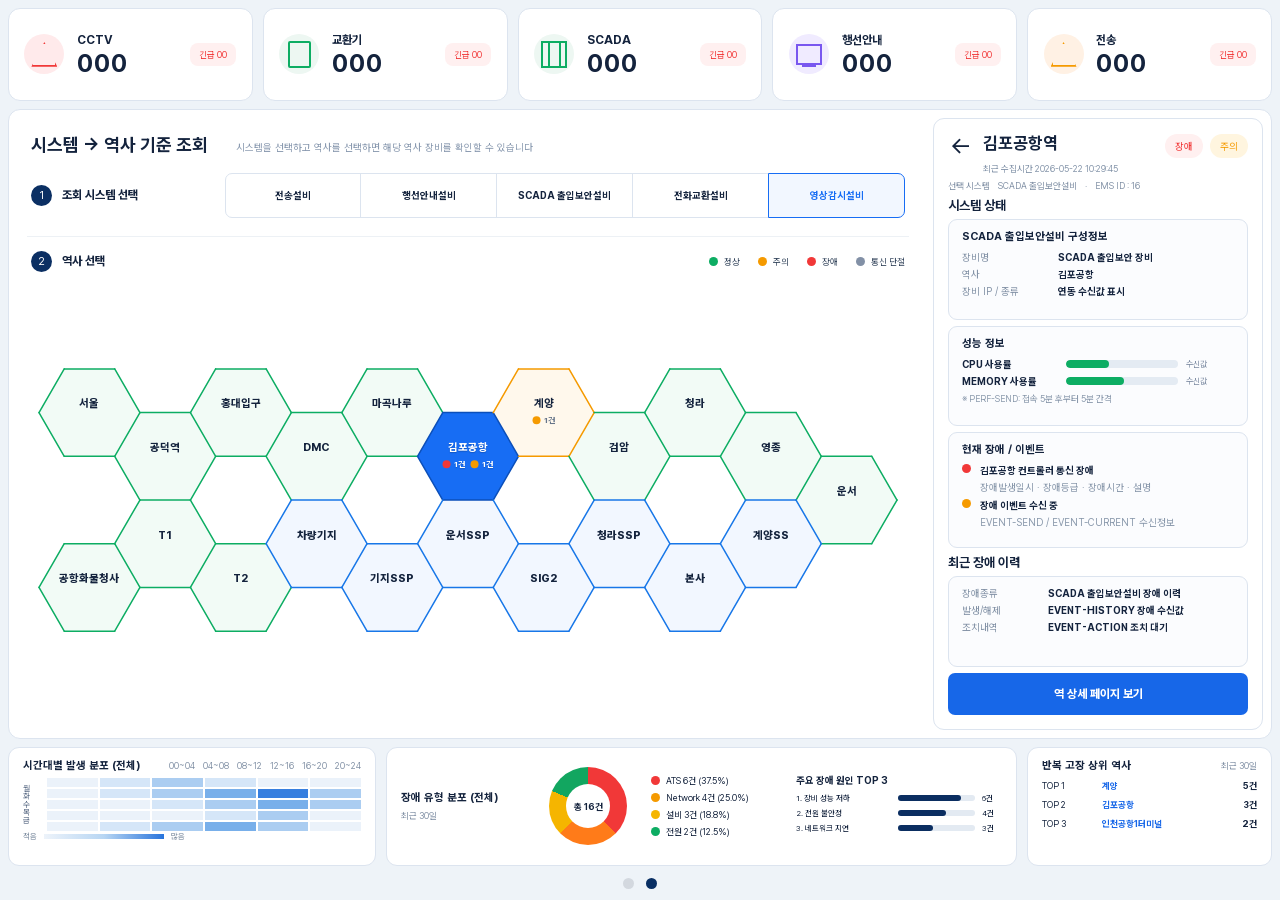
==== ArexTnms/src/main/webapp/css/tnms/planner-dashboard-system/index.html @ 68555444 "로그인 메인대시보드 1,2 해상도에 따른 화면조정 선택 시 이펙트 추가" ====
<!doctype html>
<html lang="ko">
<head>
  <meta charset="utf-8">
  <meta name="viewport" content="width=device-width, initial-scale=1">
  <title>TNMS - 시스템 → 역사 기준 조회</title>
  <link rel="stylesheet" href="style.css?v=20260903.6">
</head>
<body class="embedded-dashboard">
  <div class="app-shell" id="appShell">
    <main class="dashboard">
      <section class="kpi-grid" aria-label="시스템 요약">
        <article class="kpi-card kpi-red"><span class="kpi-symbol triangle" aria-hidden="true"></span><div><b>CCTV</b><strong>000</strong></div><em>긴급 00</em></article>
        <article class="kpi-card kpi-green"><span class="kpi-symbol square" aria-hidden="true"></span><div><b>교환기</b><strong>000</strong></div><em>긴급 00</em></article>
        <article class="kpi-card kpi-green"><span class="kpi-symbol bars" aria-hidden="true"></span><div><b>SCADA</b><strong>000</strong></div><em>긴급 00</em></article>
        <article class="kpi-card kpi-purple"><span class="kpi-symbol monitor" aria-hidden="true"></span><div><b>행선안내</b><strong>000</strong></div><em>긴급 00</em></article>
        <article class="kpi-card kpi-orange"><span class="kpi-symbol triangle" aria-hidden="true"></span><div><b>전송</b><strong>000</strong></div><em>긴급 00</em></article>
      </section>

      <section class="main-card">
        <div class="lookup-panel">
          <header class="title-row">
            <h2>시스템 → 역사 기준 조회</h2>
            <p>시스템을 선택하고 역사를 선택하면 해당 역사 장비를 확인할 수 있습니다</p>
          </header>

          <section class="system-step">
            <div class="step-label"><span>1</span><strong>조회 시스템 선택</strong></div>
            <div class="system-tabs" role="tablist" aria-label="조회 시스템">
              <button type="button" role="tab" data-system="전송설비">전송설비</button>
              <button type="button" role="tab" data-system="행선안내설비">행선안내설비</button>
              <button type="button" role="tab" data-system="SCADA 출입보안설비">SCADA 출입보안설비</button>
              <button type="button" role="tab" data-system="전화교환설비">전화교환설비</button>
              <button type="button" role="tab" data-system="영상감시설비" class="active" aria-selected="true">영상감시설비</button>
            </div>
          </section>

          <section class="station-section">
            <div class="station-heading">
              <div class="step-label"><span>2</span><strong>역사 선택</strong></div>
              <div class="station-legend" aria-label="상태 범례">
                <span><i class="dot green"></i>정상</span><span><i class="dot orange"></i>주의</span><span><i class="dot red"></i>장애</span><span><i class="dot gray"></i>통신 단절</span>
              </div>
            </div>
            <div class="station-network" id="stationNetwork" aria-label="전체 역사 및 시스템 연결 상태"><div class="station-nodes" id="stationNodes"></div></div>
          </section>
        </div>

        <aside class="station-detail" id="stationDetail" aria-live="polite">
          <header class="detail-heading">
            <button type="button" class="back-button" aria-label="기본 역사인 김포공항역 선택" title="김포공항역으로 돌아가기" id="clearStation">←</button>
            <div><h2 id="detailStation">김포공항역</h2><p>최근 수집시간 2026-05-22 10:29:45</p></div>
            <span class="status-chip danger">장애</span><span class="status-chip warning">주의</span>
          </header>
          <p class="detail-meta" id="detailMeta">선택 시스템　SCADA 출입보안설비　·　EMS ID : 16</p>
          <h3>시스템 상태</h3>

          <article class="detail-section config-card">
            <h4 id="configTitle">SCADA 출입보안설비 구성정보</h4>
            <dl>
              <div><dt>장비명</dt><dd id="deviceName">SCADA 장비</dd></div>
              <div><dt>역사</dt><dd id="stationName">김포공항</dd></div>
              <div><dt>장비 IP / 종류</dt><dd id="deviceType">연동 수신값 표시</dd></div>
            </dl>
          </article>

          <article class="detail-section performance-card">
            <h4>성능 정보</h4>
            <div class="meter-row"><strong>CPU 사용률</strong><span class="meter"><i style="--value:38%"></i></span><small>수신값</small></div>
            <div class="meter-row"><strong>MEMORY 사용률</strong><span class="meter"><i style="--value:52%"></i></span><small>수신값</small></div>
            <p>※ PERF-SEND: 접속 5분 후부터 5분 간격</p>
          </article>

          <article class="detail-section event-card">
            <h4>현재 장애 / 이벤트</h4>
            <div class="event-line"><i class="dot red" id="eventDot1"></i><div><strong id="eventPrimary">컨트롤러 통신 장애</strong><small id="eventMeta">장애발생일시 · 장애등급 · 장애시간 · 설명</small></div></div>
            <div class="event-line"><i class="dot orange"></i><div><strong id="eventSecondary">이벤트 발생</strong><small>EVENT-SEND / EVENT-CURRENT 수신정보</small></div></div>
          </article>

          <h3 class="history-title">최근 장애 이력</h3>
          <article class="detail-section history-card">
            <dl>
              <div><dt>장애종류</dt><dd id="history1">SCADA 장애 이력</dd></div>
              <div><dt>발생/해제</dt><dd id="history2">EVENT-HISTORY 수신값</dd></div>
              <div><dt>조치내역</dt><dd id="history3">EVENT-ACTION 수신값</dd></div>
            </dl>
          </article>
          <button class="detail-button" type="button" id="detailButton">역 상세 페이지 보기</button>
        </aside>
      </section>

      <section class="analytics-grid" aria-label="장애 분석 요약">
        <article class="analytics-card heat-card">
          <div class="analytics-head"><h3>시간대별 발생 분포 (전체)</h3><small>00~04　04~08　08~12　12~16　16~20　20~24</small></div>
          <div class="heatmap-area"><span class="days">월<br>화<br>수<br>목<br>금</span><div class="heatmap">
            <i></i><i class="l1"></i><i class="l2"></i><i class="l1"></i><i></i><i></i><i></i><i class="l1"></i><i class="l2"></i><i class="l3"></i><i class="l4"></i><i class="l2"></i><i></i><i></i><i class="l1"></i><i class="l2"></i><i class="l3"></i><i class="l2"></i><i></i><i></i><i></i><i class="l1"></i><i class="l2"></i><i></i><i></i><i class="l1"></i><i class="l2"></i><i class="l3"></i><i class="l2"></i><i></i>
          </div></div>
          <div class="heat-scale"><span>적음</span><b></b><span>많음</span></div>
        </article>

        <article class="analytics-card fault-card">
          <div class="fault-title"><h3>장애 유형 분포 (전체)</h3><small>최근 30일</small></div>
          <div class="donut"><strong>총 16건</strong></div>
          <ul class="fault-legend"><li><i class="dot red"></i>ATS 6건 (37.5%)</li><li><i class="dot orange"></i>Network 4건 (25.0%)</li><li><i class="dot yellow"></i>설비 3건 (18.8%)</li><li><i class="dot green"></i>전원 2건 (12.5%)</li></ul>
          <div class="cause-list"><h4>주요 장애 원인 TOP 3</h4><p><span>1. 장비 성능 저하</span><b style="--w:82%"></b><em>6건</em></p><p><span>2. 전원 불안정</span><b style="--w:62%"></b><em>4건</em></p><p><span>3. 네트워크 지연</span><b style="--w:45%"></b><em>3건</em></p></div>
        </article>

        <article class="analytics-card repeat-card">
          <div class="analytics-head"><h3>반복 고장 상위 역사</h3><small>최근 30일</small></div>
          <p><span>TOP 1</span><strong>계양</strong><b>5건</b></p><p><span>TOP 2</span><strong>김포공항</strong><b>3건</b></p><p><span>TOP 3</span><strong>인천공항1터미널</strong><b>2건</b></p>
        </article>
      </section>

      <div class="page-dots" aria-label="대시보드 화면 전환"><button type="button" aria-label="첫 번째 대시보드" onclick="parent.postMessage({source:'tnms-planner',type:'dashboard-slide',index:0},location.origin)"></button><button class="active" type="button" aria-label="두 번째 대시보드"></button></div>
    </main>
  </div>

  <dialog class="detail-modal" id="detailModal">
    <button type="button" class="modal-close" id="modalClose" aria-label="닫기">×</button><h2 id="modalTitle">김포공항역 상세</h2><p id="modalBody">선택한 역사와 시스템의 상세 화면 연결 영역입니다.</p><button type="button" class="modal-ok" id="modalOk">확인</button>
  </dialog>

  <script src="app.js?v=20260903.6"></script>
</body>
</html>
---- ArexTnms/src/main/webapp/css/tnms/planner-dashboard-system/style.css ----
@font-face{font-family:Pretendard;src:url('../../../fonts/tnms/PretendardVariable.woff2') format('woff2-variations');font-style:normal;font-weight:45 920;font-display:swap}
:root{
  --navy:#0b2f63;--blue:#176df4;--text:#14233d;--muted:#8290a6;--bg:#eef3f8;--line:#dce4ef;
  --green:#0dad63;--orange:#f59a00;--red:#f13838;--gray:#8290a6;--yellow:#f5b500;
}
*{box-sizing:border-box}
html,body{width:100%;height:100%;margin:0;min-width:320px;font-family:Pretendard,"Noto Sans KR","Apple SD Gothic Neo",Arial,sans-serif;background:var(--bg);color:var(--text)}
body{overflow:auto}
button{font:inherit;color:inherit}
.app-shell{width:100%;height:100%;min-height:0;display:grid;place-items:center;background:var(--bg)}
.dashboard{
  width:min(100%,1920px);height:100%;min-width:0;min-height:0;margin:0 auto;padding:8px;
  display:grid;grid-template-rows:minmax(78px,10.5%) minmax(0,1fr) minmax(110px,13.5%) 18px;gap:8px;
}

/* 상단 시스템 요약 */
.kpi-grid{display:grid;grid-template-columns:repeat(5,minmax(0,1fr));gap:10px;min-width:0;min-height:0}
.kpi-card{min-width:0;height:100%;display:grid;grid-template-columns:clamp(40px,3.1vw,56px) minmax(0,1fr) auto;align-items:center;gap:clamp(8px,1vw,15px);padding:0 clamp(12px,1.2vw,20px);border:1px solid var(--line);border-radius:12px;background:#fff}
.kpi-card>div{display:grid;gap:4px;min-width:0}.kpi-card b{font-size:clamp(12px,.78vw,15px)}.kpi-card strong{font-size:clamp(25px,1.75vw,34px);line-height:1;letter-spacing:1px}.kpi-card em{padding:6px 9px;border-radius:8px;background:#fff0f0;color:var(--red);font-size:clamp(9px,.62vw,12px);font-style:normal;white-space:nowrap}
.kpi-symbol{position:relative;display:grid;place-items:center;width:clamp(40px,3.1vw,56px);aspect-ratio:1;border-radius:50%;background:#edf7f2;color:var(--green)}
.kpi-red .kpi-symbol{background:#ffeaeb;color:var(--red)}.kpi-purple .kpi-symbol{background:#f0ebff;color:#7957ef}.kpi-orange .kpi-symbol{background:#fff1e4;color:var(--orange)}
.kpi-symbol.triangle:before{content:"";width:55%;height:52%;border:2px solid currentColor;clip-path:polygon(50% 0,100% 100%,0 100%)}
.kpi-symbol.square:before{content:"";width:48%;height:56%;border:2px solid currentColor;border-radius:2px}
.kpi-symbol.bars:before{content:"";width:56%;height:58%;border:2px solid currentColor;background:repeating-linear-gradient(90deg,transparent 0 5px,currentColor 5px 7px,transparent 7px 11px)}
.kpi-symbol.monitor:before{content:"";width:55%;height:43%;border:2px solid currentColor;box-shadow:0 8px 0 -6px currentColor}

/* 시안의 본문: 왼쪽 조회 영역 + 오른쪽 선택 역사 상세 */
.main-card{min-width:0;min-height:0;display:grid;grid-template-columns:minmax(0,1fr) clamp(330px,23.5%,420px);gap:14px;padding:8px;border:1px solid var(--line);border-radius:12px;background:#fff}
.lookup-panel{min-width:0;min-height:0;padding:6px 10px;display:grid;grid-template-rows:auto auto minmax(0,1fr)}
.title-row{min-width:0;display:flex;align-items:baseline;gap:28px;padding:10px 4px 18px}
.title-row h2{margin:0;font-size:clamp(18px,1.25vw,24px);white-space:nowrap}.title-row p{margin:0;color:#8a9ab0;font-size:clamp(10px,.7vw,13px)}
.system-step{min-width:0;display:grid;grid-template-columns:180px minmax(0,1fr);align-items:center;gap:14px;padding:0 4px 18px;border-bottom:1px solid #edf1f5}
.step-label{display:flex;align-items:center;gap:10px;font-size:clamp(12px,.78vw,15px);white-space:nowrap}.step-label>span{width:21px;height:21px;display:grid;place-items:center;border-radius:50%;background:var(--navy);color:#fff;font-size:11px}.step-label strong{font-weight:750}
.system-tabs{min-width:0;display:grid;grid-template-columns:repeat(5,minmax(0,1fr))}
.system-tabs button{height:45px;margin-left:-1px;border:1px solid var(--line);background:#fff;font-weight:700;font-size:clamp(10px,.68vw,13px);white-space:nowrap;cursor:pointer}.system-tabs button:first-child{margin-left:0;border-radius:7px 0 0 7px}.system-tabs button:last-child{border-radius:0 7px 7px 0}.system-tabs button.active{position:relative;z-index:1;border-color:var(--blue);background:#f2f7ff;color:var(--blue)}
.system-tabs button:focus-visible,.station-node:focus-visible,.detail-button:focus-visible{outline:3px solid rgba(23,109,244,.28);outline-offset:2px}

.station-section{min-width:0;min-height:0;display:grid;grid-template-rows:auto minmax(0,1fr);padding-top:14px}
.station-heading{display:flex;align-items:center;justify-content:space-between;gap:18px;padding:0 4px}
.station-legend{display:flex;align-items:center;gap:18px;color:#35465d;font-size:clamp(9px,.62vw,12px);white-space:nowrap}.station-legend span{display:flex;align-items:center;gap:6px}
.dot{display:inline-block;width:9px;height:9px;flex:0 0 auto;border-radius:50%}.dot.green{background:var(--green)}.dot.orange{background:var(--orange)}.dot.red{background:var(--red)}.dot.gray{background:var(--gray)}.dot.yellow{background:var(--yellow)}
.station-network{position:relative;min-width:0;min-height:0;margin:4px 0 0;overflow:hidden;contain:layout paint}
.station-nodes{position:absolute;left:50%;top:50%;width:min(96%,1175px);aspect-ratio:3.27165;transform:translate(-50%,-50%)}
.station-network-shapes{position:absolute;inset:0;width:100%;height:100%;overflow:visible;pointer-events:none;shape-rendering:geometricPrecision}.station-network-shapes .network-hex-fill{stroke:none}.station-network-shapes .network-edge{fill:none;vector-effect:non-scaling-stroke;stroke-linecap:round;stroke-linejoin:round}
.station-node{position:absolute;left:var(--x);top:var(--y);z-index:1;width:11.76470588%;height:auto;aspect-ratio:1.1547;padding:0;border:0;background:transparent;clip-path:polygon(25% 0,75% 0,100% 50%,75% 100%,25% 100%,0 50%);transform:translate(-50%,-50%);cursor:pointer}
.station-node.is-selected{z-index:3}.station-node.is-selected .station-node-content{color:#fff;text-shadow:0 1px 1px rgba(6,45,105,.35)}
.station-node-content{position:relative;z-index:2;width:100%;height:100%;display:flex;flex-direction:column;align-items:center;justify-content:center;gap:4px;padding:8px;color:var(--text);font-weight:750;line-height:1.08;text-align:center;pointer-events:none}
.station-name{font-size:clamp(11px,.8vw,16px);word-break:keep-all}.station-counts{min-height:12px;display:flex;gap:6px;color:#66758a;font-size:clamp(8px,.55vw,11px)}.station-counts span{display:flex;align-items:center;gap:3px}.station-counts i{width:8px;height:8px;border-radius:50%}.station-node.is-selected .station-counts{color:#fff}
.station-node.status-system .station-name{font-weight:800}

/* 우측 상세 패널 */
.station-detail{min-width:0;min-height:0;height:100%;padding:14px;display:grid;grid-template-rows:auto auto auto minmax(72px,1fr) minmax(82px,1fr) minmax(94px,1.15fr) auto minmax(68px,.9fr) 42px;gap:6px;border:1px solid var(--line);border-radius:11px;background:#fff}
.detail-heading{display:grid;grid-template-columns:28px minmax(0,1fr) auto auto;align-items:start;gap:7px}.detail-heading h2{margin:0;font-size:clamp(17px,1.12vw,22px)}.detail-heading p{margin:10px 0 0;color:#8696ab;font-size:clamp(9px,.6vw,11px);white-space:nowrap}.back-button{width:26px;height:26px;padding:0;border:0;background:transparent;font-size:24px;line-height:1;cursor:pointer}.status-chip{margin-top:1px;padding:6px 10px;border-radius:14px;background:#fff0f0;color:var(--red);font-size:10px;white-space:nowrap}.status-chip.warning{background:#fff5df;color:var(--orange)}
.detail-meta{margin:0;color:#8594a8;font-size:clamp(9px,.6vw,11px);white-space:nowrap;overflow:hidden;text-overflow:ellipsis}.station-detail>h3{margin:1px 0 0;font-size:clamp(13px,.78vw,15px)}
.detail-section{min-width:0;min-height:0;padding:10px 13px;border:1px solid var(--line);border-radius:9px;background:#fbfcfe}.detail-section h4{margin:0 0 8px;font-size:clamp(11px,.7vw,13px)}
.detail-section dl{margin:0;display:grid;gap:5px}.detail-section dl>div{display:grid;grid-template-columns:88px minmax(0,1fr);gap:8px}.detail-section dt{color:#8493a7;font-size:10px}.detail-section dd{margin:0;font-size:10px;font-weight:700;white-space:nowrap;overflow:hidden;text-overflow:ellipsis}
.meter-row{display:grid;grid-template-columns:96px minmax(70px,1fr) 48px;align-items:center;gap:8px;margin:5px 0;font-size:10px}.meter-row small{color:#8290a6}.meter{height:8px;border-radius:5px;background:#e4ebf3;overflow:hidden}.meter i{display:block;width:var(--value);height:100%;border-radius:5px;background:var(--green)}.performance-card>p{margin:6px 0 0;color:#8a99ac;font-size:9px}
.event-line{display:grid;grid-template-columns:10px minmax(0,1fr);gap:8px;margin:6px 0}.event-line strong,.event-line small{display:block;font-size:10px}.event-line small{margin-top:5px;color:#8a99ac}.history-title{margin-top:1px!important}.history-card dl>div{grid-template-columns:78px minmax(0,1fr)}
.detail-button{height:42px;border:0;border-radius:7px;background:#1767e8;color:#fff;font-weight:750;font-size:12px;cursor:pointer}

/* 하단 분석 카드 */
.analytics-grid{min-width:0;min-height:0;display:grid;grid-template-columns:1.05fr 1.8fr .7fr;gap:10px}
.analytics-card{min-width:0;min-height:0;height:100%;padding:11px 14px;border:1px solid var(--line);border-radius:11px;background:#fff;overflow:hidden}.analytics-card h3{margin:0;font-size:clamp(11px,.72vw,14px)}.analytics-head,.fault-title{display:flex;align-items:center;justify-content:space-between;gap:8px}.analytics-head small,.fault-title small{color:#8493a7;font-size:9px;white-space:nowrap}
.heatmap-area{height:calc(100% - 42px);min-height:45px;display:grid;grid-template-columns:18px 1fr;gap:6px;margin-top:6px}.days{display:flex;flex-direction:column;justify-content:space-around;color:#607089;font-size:8px;line-height:1}.heatmap{display:grid;grid-template-columns:repeat(6,1fr);grid-template-rows:repeat(5,1fr);gap:2px}.heatmap i{background:#ebf2fa}.heatmap .l1{background:#d5e6f8}.heatmap .l2{background:#abcdf1}.heatmap .l3{background:#78afea}.heatmap .l4{background:#377fdf}.heat-scale{display:flex;align-items:center;gap:7px;color:#8190a3;font-size:8px}.heat-scale b{width:120px;height:5px;background:linear-gradient(90deg,#edf3fa,#b8d6f3,#2874dc)}
.fault-card{display:grid;grid-template-columns:125px 105px minmax(135px,1fr) minmax(210px,1.3fr);grid-template-rows:1fr;align-items:center;gap:10px}.fault-title{display:block}.fault-title small{display:block;margin-top:6px}.donut{position:relative;width:78px;aspect-ratio:1;margin:auto;border-radius:50%;background:conic-gradient(#f13838 0 37.5%,#ff7b19 37.5% 62.5%,#f5b500 62.5% 81.3%,#12a660 81.3%)}.donut:after{content:"";position:absolute;inset:17px;border-radius:50%;background:#fff}.donut strong{position:absolute;inset:0;z-index:1;display:grid;place-items:center;font-size:9px}.fault-legend{margin:0;padding:0;list-style:none;display:grid;gap:6px;font-size:9px}.fault-legend li{display:flex;align-items:center;gap:6px;white-space:nowrap}.cause-list h4{margin:0 0 7px;font-size:10px}.cause-list p{margin:5px 0;display:grid;grid-template-columns:95px minmax(40px,1fr) 24px;align-items:center;gap:7px;font-size:8px}.cause-list p>b{height:6px;border-radius:4px;background:#e3eaf2}.cause-list p>b:before{content:"";display:block;width:var(--w);height:100%;border-radius:inherit;background:#0b2e61}.cause-list em{font-style:normal}
.repeat-card p{margin:8px 0;display:grid;grid-template-columns:52px 1fr auto;gap:8px;font-size:9px}.repeat-card strong{color:#1767e8}.repeat-card b{color:#14233d}
.page-dots{height:18px;display:flex;align-items:center;justify-content:center;gap:12px}.page-dots button{width:11px;height:11px;padding:0;border:0;border-radius:50%;background:#d3d8df;cursor:pointer}.page-dots button.active{background:#082e63}

/* 상세 팝업 */
.detail-modal{width:min(460px,calc(100% - 32px));padding:25px;border:0;border-radius:12px;box-shadow:0 22px 70px rgba(10,34,67,.25)}.detail-modal::backdrop{background:rgba(8,31,61,.38)}.detail-modal h2{margin:0 0 12px;font-size:20px}.detail-modal p{margin:0;color:#5f7085;font-size:13px;line-height:1.7}.modal-close{position:absolute;right:12px;top:10px;border:0;background:transparent;font-size:24px;cursor:pointer}.modal-ok{display:block;width:100%;height:40px;margin-top:20px;border:0;border-radius:6px;background:var(--blue);color:#fff;font-weight:700;cursor:pointer}

/* FHD 100%: 높이 820px 전후에서도 모든 카드가 한 화면 안에 들어가도록 밀도 조정 */
@media (max-height:850px){
  .dashboard{padding:6px;gap:6px;grid-template-rows:minmax(72px,10.5%) minmax(0,1fr) minmax(102px,13.5%) 16px}
  .kpi-grid,.analytics-grid{gap:7px}.kpi-card{border-radius:9px}.main-card{gap:9px;padding:6px}.lookup-panel{padding:4px 7px}
  .title-row{padding:7px 3px 11px}.system-step{grid-template-columns:160px minmax(0,1fr);padding:0 3px 11px}.system-tabs button{height:39px}
  .station-section{padding-top:10px}.station-nodes{width:min(94%,1100px)}
  .station-detail{padding:9px;gap:4px;grid-template-rows:auto auto auto minmax(67px,1fr) minmax(72px,1fr) minmax(83px,1.08fr) auto minmax(60px,.85fr) 36px}
  .detail-heading p{margin-top:5px}.status-chip{padding:5px 8px}.detail-section{padding:7px 10px}.detail-section h4{margin-bottom:5px}.detail-section dl{gap:3px}.meter-row{margin:3px 0}.event-line{margin:4px 0}.event-line small{margin-top:3px}.detail-button{height:36px}
  .analytics-card{padding:8px 10px}.repeat-card p{margin:6px 0}
}

/* 4K 150% 등 넓은 화면은 최대 폭을 가운데 배치해 좌우 여백을 균등하게 유지 */
@media (min-width:2200px){.dashboard{max-width:1920px}}

@media (max-width:1250px){
  .main-card{grid-template-columns:minmax(0,1fr) 310px}.system-step{grid-template-columns:145px minmax(0,1fr)}
  .station-nodes{width:96%}
  .station-detail{padding:8px}.status-chip{padding:5px 6px}.fault-card{grid-template-columns:95px 78px minmax(115px,1fr) minmax(170px,1.25fr)}
}

@media (max-width:980px){
  .dashboard{height:auto;min-height:100%;grid-template-rows:auto auto auto 18px}.kpi-grid{grid-template-columns:repeat(5,minmax(130px,1fr));overflow-x:auto}.kpi-card{height:78px}
  .main-card{grid-template-columns:1fr}.station-detail{min-height:500px}.analytics-grid{grid-template-columns:1fr}.analytics-card{min-height:115px}.fault-card{grid-template-columns:120px 90px 1fr 1.2fr}
}
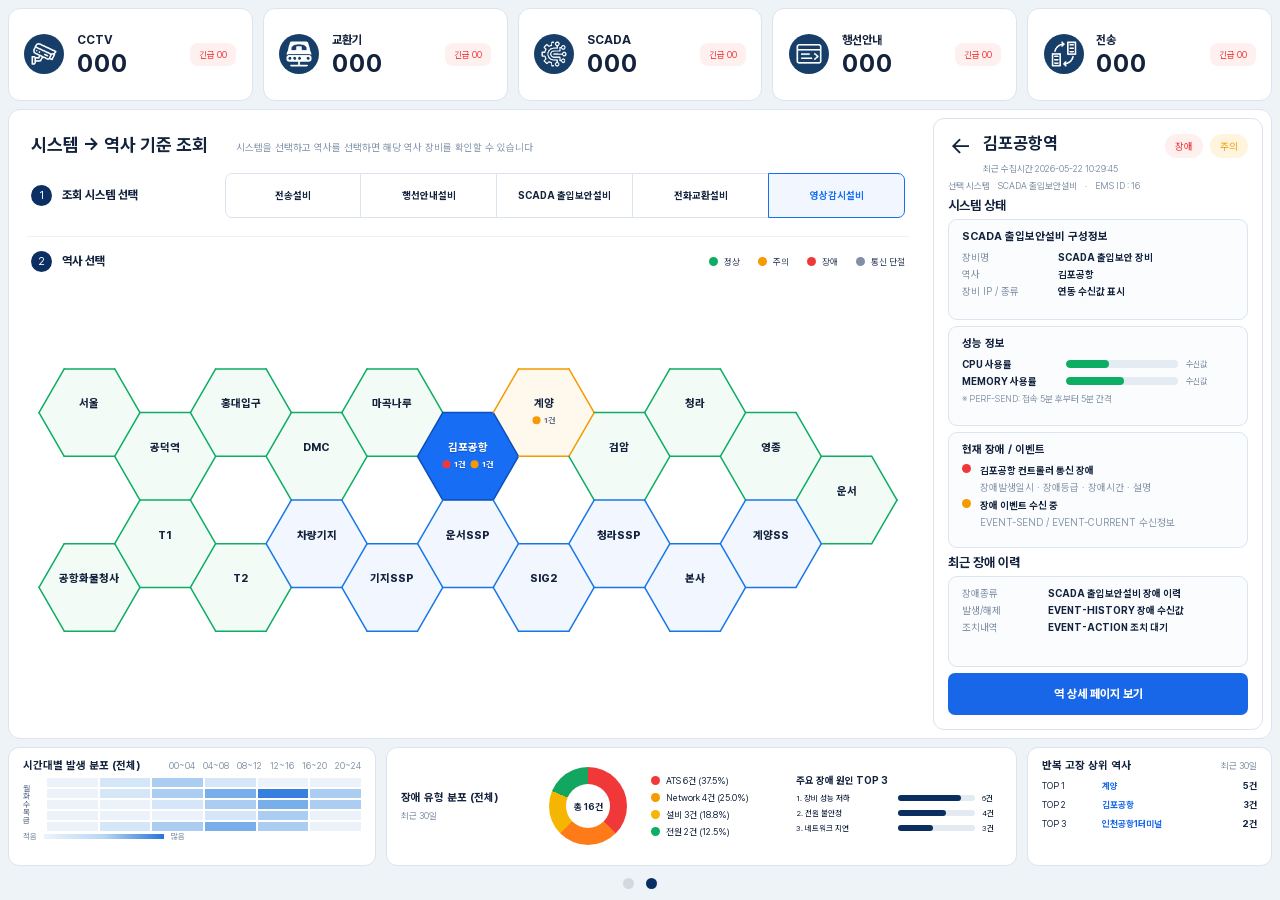
==== commit 405fd37b: "user 테이블이나 기타 테이블에 필요없는 sn 컬럼 추가한거 복구 이전 백업" ====
--- a/ArexTnms/src/main/webapp/css/tnms/planner-dashboard-system/index.html
+++ b/ArexTnms/src/main/webapp/css/tnms/planner-dashboard-system/index.html
@@ -4,17 +4,17 @@
   <meta charset="utf-8">
   <meta name="viewport" content="width=device-width, initial-scale=1">
   <title>TNMS - 시스템 → 역사 기준 조회</title>
-  <link rel="stylesheet" href="style.css?v=20260903.6">
+  <link rel="stylesheet" href="style.css?v=20260904.1">
 </head>
 <body class="embedded-dashboard">
   <div class="app-shell" id="appShell">
     <main class="dashboard">
       <section class="kpi-grid" aria-label="시스템 요약">
-        <article class="kpi-card kpi-red"><span class="kpi-symbol triangle" aria-hidden="true"></span><div><b>CCTV</b><strong>000</strong></div><em>긴급 00</em></article>
-        <article class="kpi-card kpi-green"><span class="kpi-symbol square" aria-hidden="true"></span><div><b>교환기</b><strong>000</strong></div><em>긴급 00</em></article>
-        <article class="kpi-card kpi-green"><span class="kpi-symbol bars" aria-hidden="true"></span><div><b>SCADA</b><strong>000</strong></div><em>긴급 00</em></article>
-        <article class="kpi-card kpi-purple"><span class="kpi-symbol monitor" aria-hidden="true"></span><div><b>행선안내</b><strong>000</strong></div><em>긴급 00</em></article>
-        <article class="kpi-card kpi-orange"><span class="kpi-symbol triangle" aria-hidden="true"></span><div><b>전송</b><strong>000</strong></div><em>긴급 00</em></article>
+        <article class="kpi-card kpi-red"><span class="kpi-symbol kpi-symbol--cctv" aria-hidden="true"></span><div><b>CCTV</b><strong>000</strong></div><em>긴급 00</em></article>
+        <article class="kpi-card kpi-green"><span class="kpi-symbol kpi-symbol--pbx" aria-hidden="true"></span><div><b>교환기</b><strong>000</strong></div><em>긴급 00</em></article>
+        <article class="kpi-card kpi-green"><span class="kpi-symbol kpi-symbol--scada" aria-hidden="true"></span><div><b>SCADA</b><strong>000</strong></div><em>긴급 00</em></article>
+        <article class="kpi-card kpi-purple"><span class="kpi-symbol kpi-symbol--pids" aria-hidden="true"></span><div><b>행선안내</b><strong>000</strong></div><em>긴급 00</em></article>
+        <article class="kpi-card kpi-orange"><span class="kpi-symbol kpi-symbol--transmission" aria-hidden="true"></span><div><b>전송</b><strong>000</strong></div><em>긴급 00</em></article>
       </section>
 
       <section class="main-card">
--- a/ArexTnms/src/main/webapp/css/tnms/planner-dashboard-system/style.css
+++ b/ArexTnms/src/main/webapp/css/tnms/planner-dashboard-system/style.css
@@ -17,12 +17,8 @@
 .kpi-grid{display:grid;grid-template-columns:repeat(5,minmax(0,1fr));gap:10px;min-width:0;min-height:0}
 .kpi-card{min-width:0;height:100%;display:grid;grid-template-columns:clamp(40px,3.1vw,56px) minmax(0,1fr) auto;align-items:center;gap:clamp(8px,1vw,15px);padding:0 clamp(12px,1.2vw,20px);border:1px solid var(--line);border-radius:12px;background:#fff}
 .kpi-card>div{display:grid;gap:4px;min-width:0}.kpi-card b{font-size:clamp(12px,.78vw,15px)}.kpi-card strong{font-size:clamp(25px,1.75vw,34px);line-height:1;letter-spacing:1px}.kpi-card em{padding:6px 9px;border-radius:8px;background:#fff0f0;color:var(--red);font-size:clamp(9px,.62vw,12px);font-style:normal;white-space:nowrap}
-.kpi-symbol{position:relative;display:grid;place-items:center;width:clamp(40px,3.1vw,56px);aspect-ratio:1;border-radius:50%;background:#edf7f2;color:var(--green)}
-.kpi-red .kpi-symbol{background:#ffeaeb;color:var(--red)}.kpi-purple .kpi-symbol{background:#f0ebff;color:#7957ef}.kpi-orange .kpi-symbol{background:#fff1e4;color:var(--orange)}
-.kpi-symbol.triangle:before{content:"";width:55%;height:52%;border:2px solid currentColor;clip-path:polygon(50% 0,100% 100%,0 100%)}
-.kpi-symbol.square:before{content:"";width:48%;height:56%;border:2px solid currentColor;border-radius:2px}
-.kpi-symbol.bars:before{content:"";width:56%;height:58%;border:2px solid currentColor;background:repeating-linear-gradient(90deg,transparent 0 5px,currentColor 5px 7px,transparent 7px 11px)}
-.kpi-symbol.monitor:before{content:"";width:55%;height:43%;border:2px solid currentColor;box-shadow:0 8px 0 -6px currentColor}
+.kpi-symbol{position:relative;display:grid;place-items:center;width:clamp(40px,3.1vw,56px);aspect-ratio:1;border-radius:50%;overflow:hidden;background-color:#173e68;background-image:url('../../../images/tnms/dashboard/kpi-symbols.png');background-repeat:no-repeat;background-size:500% 100%}
+.kpi-symbol--cctv{background-position:0 0}.kpi-symbol--pbx{background-position:25% 0}.kpi-symbol--scada{background-position:50% 0}.kpi-symbol--pids{background-position:75% 0}.kpi-symbol--transmission{background-position:100% 0}
 
 /* 시안의 본문: 왼쪽 조회 영역 + 오른쪽 선택 역사 상세 */
 .main-card{min-width:0;min-height:0;display:grid;grid-template-columns:minmax(0,1fr) clamp(330px,23.5%,420px);gap:14px;padding:8px;border:1px solid var(--line);border-radius:12px;background:#fff}
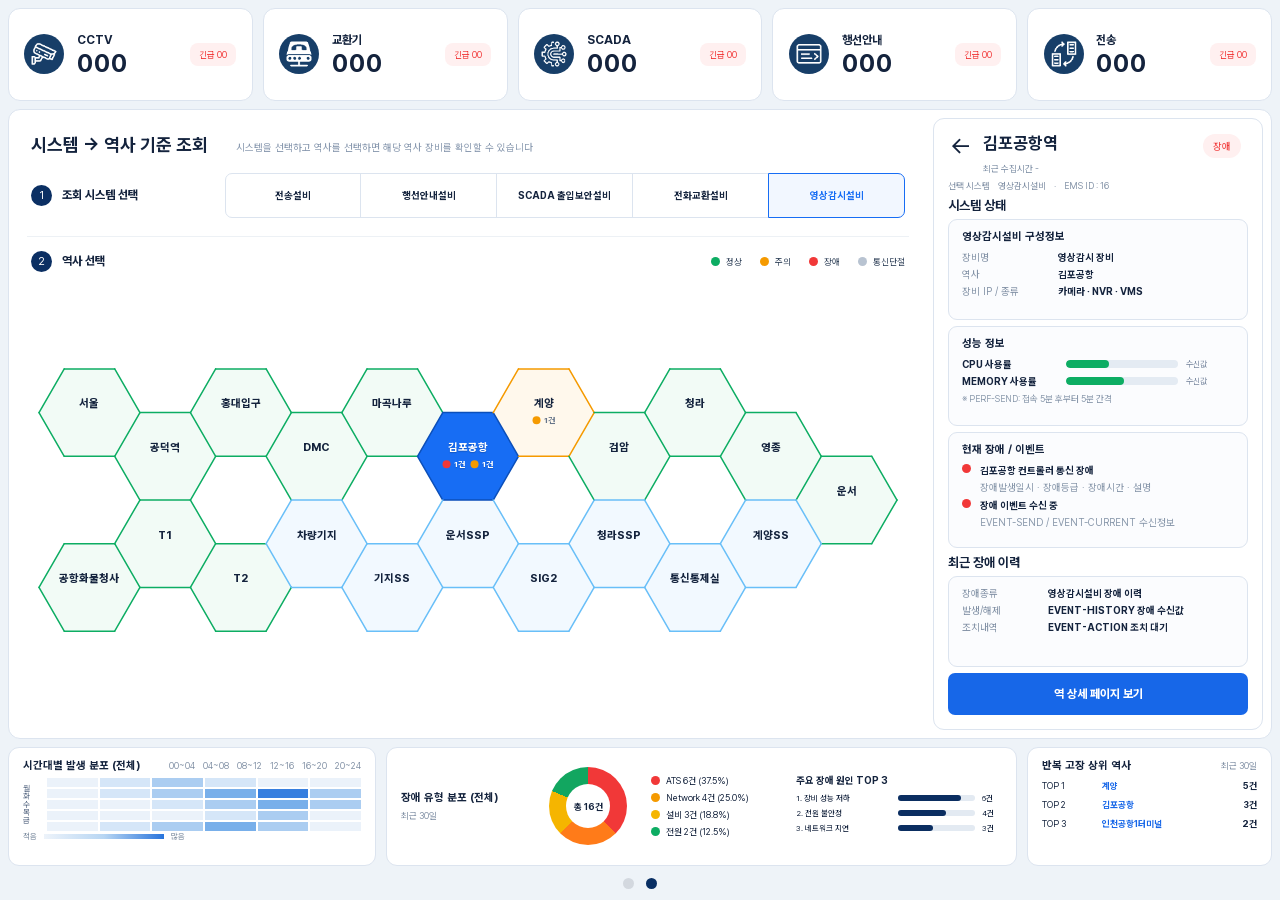
==== commit 126fab7b: "기획안 ver092에 맞춰 ui 수정(80프로) 및 색상 바꿀경우 메인대시보드 바뀌는거 확인" ====
--- a/ArexTnms/src/main/webapp/css/tnms/planner-dashboard-system/index.html
+++ b/ArexTnms/src/main/webapp/css/tnms/planner-dashboard-system/index.html
@@ -4,17 +4,17 @@
   <meta charset="utf-8">
   <meta name="viewport" content="width=device-width, initial-scale=1">
   <title>TNMS - 시스템 → 역사 기준 조회</title>
-  <link rel="stylesheet" href="style.css?v=20260904.1">
+  <link rel="stylesheet" href="style.css?v=20260917.1">
 </head>
 <body class="embedded-dashboard">
   <div class="app-shell" id="appShell">
     <main class="dashboard">
       <section class="kpi-grid" aria-label="시스템 요약">
-        <article class="kpi-card kpi-red"><span class="kpi-symbol kpi-symbol--cctv" aria-hidden="true"></span><div><b>CCTV</b><strong>000</strong></div><em>긴급 00</em></article>
-        <article class="kpi-card kpi-green"><span class="kpi-symbol kpi-symbol--pbx" aria-hidden="true"></span><div><b>교환기</b><strong>000</strong></div><em>긴급 00</em></article>
-        <article class="kpi-card kpi-green"><span class="kpi-symbol kpi-symbol--scada" aria-hidden="true"></span><div><b>SCADA</b><strong>000</strong></div><em>긴급 00</em></article>
-        <article class="kpi-card kpi-purple"><span class="kpi-symbol kpi-symbol--pids" aria-hidden="true"></span><div><b>행선안내</b><strong>000</strong></div><em>긴급 00</em></article>
-        <article class="kpi-card kpi-orange"><span class="kpi-symbol kpi-symbol--transmission" aria-hidden="true"></span><div><b>전송</b><strong>000</strong></div><em>긴급 00</em></article>
+        <article class="kpi-card kpi-red" data-system-code="VMS"><span class="kpi-symbol kpi-symbol--cctv" aria-hidden="true"></span><div><b>CCTV</b><strong>000</strong></div><em>긴급 00</em></article>
+        <article class="kpi-card kpi-green" data-system-code="PBX"><span class="kpi-symbol kpi-symbol--pbx" aria-hidden="true"></span><div><b>교환기</b><strong>000</strong></div><em>긴급 00</em></article>
+        <article class="kpi-card kpi-green" data-system-code="SCADA_SEC"><span class="kpi-symbol kpi-symbol--scada" aria-hidden="true"></span><div><b>SCADA</b><strong>000</strong></div><em>긴급 00</em></article>
+        <article class="kpi-card kpi-purple" data-system-code="EMS_PIDS"><span class="kpi-symbol kpi-symbol--pids" aria-hidden="true"></span><div><b>행선안내</b><strong>000</strong></div><em>긴급 00</em></article>
+        <article class="kpi-card kpi-orange" data-system-code="EMS_TX"><span class="kpi-symbol kpi-symbol--transmission" aria-hidden="true"></span><div><b>전송</b><strong>000</strong></div><em>긴급 00</em></article>
       </section>
 
       <section class="main-card">
@@ -27,11 +27,11 @@
           <section class="system-step">
             <div class="step-label"><span>1</span><strong>조회 시스템 선택</strong></div>
             <div class="system-tabs" role="tablist" aria-label="조회 시스템">
-              <button type="button" role="tab" data-system="전송설비">전송설비</button>
-              <button type="button" role="tab" data-system="행선안내설비">행선안내설비</button>
-              <button type="button" role="tab" data-system="SCADA 출입보안설비">SCADA 출입보안설비</button>
-              <button type="button" role="tab" data-system="전화교환설비">전화교환설비</button>
-              <button type="button" role="tab" data-system="영상감시설비" class="active" aria-selected="true">영상감시설비</button>
+              <button type="button" role="tab" data-system="전송설비" data-system-code="EMS_TX">전송설비</button>
+              <button type="button" role="tab" data-system="행선안내설비" data-system-code="EMS_PIDS">행선안내설비</button>
+              <button type="button" role="tab" data-system="SCADA 출입보안설비" data-system-code="SCADA_SEC">SCADA 출입보안설비</button>
+              <button type="button" role="tab" data-system="전화교환설비" data-system-code="PBX">전화교환설비</button>
+              <button type="button" role="tab" data-system="영상감시설비" data-system-code="VMS" class="active" aria-selected="true">영상감시설비</button>
             </div>
           </section>
 
@@ -39,7 +39,7 @@
             <div class="station-heading">
               <div class="step-label"><span>2</span><strong>역사 선택</strong></div>
               <div class="station-legend" aria-label="상태 범례">
-                <span><i class="dot green"></i>정상</span><span><i class="dot orange"></i>주의</span><span><i class="dot red"></i>장애</span><span><i class="dot gray"></i>통신 단절</span>
+                <span><i class="dot green"></i>정상</span><span><i class="dot orange"></i>주의</span><span><i class="dot red"></i>장애</span><span><i class="dot unknown"></i>통신단절</span>
               </div>
             </div>
             <div class="station-network" id="stationNetwork" aria-label="전체 역사 및 시스템 연결 상태"><div class="station-nodes" id="stationNodes"></div></div>
@@ -49,8 +49,8 @@
         <aside class="station-detail" id="stationDetail" aria-live="polite">
           <header class="detail-heading">
             <button type="button" class="back-button" aria-label="기본 역사인 김포공항역 선택" title="김포공항역으로 돌아가기" id="clearStation">←</button>
-            <div><h2 id="detailStation">김포공항역</h2><p>최근 수집시간 2026-05-22 10:29:45</p></div>
-            <span class="status-chip danger">장애</span><span class="status-chip warning">주의</span>
+            <div><h2 id="detailStation">김포공항역</h2><p id="detailCollectedAt">최근 수집시간 -</p></div>
+            <span id="detailStatusChip" class="status-chip danger">장애</span>
           </header>
           <p class="detail-meta" id="detailMeta">선택 시스템　SCADA 출입보안설비　·　EMS ID : 16</p>
           <h3>시스템 상태</h3>
@@ -74,7 +74,7 @@
           <article class="detail-section event-card">
             <h4>현재 장애 / 이벤트</h4>
             <div class="event-line"><i class="dot red" id="eventDot1"></i><div><strong id="eventPrimary">컨트롤러 통신 장애</strong><small id="eventMeta">장애발생일시 · 장애등급 · 장애시간 · 설명</small></div></div>
-            <div class="event-line"><i class="dot orange"></i><div><strong id="eventSecondary">이벤트 발생</strong><small>EVENT-SEND / EVENT-CURRENT 수신정보</small></div></div>
+            <div class="event-line"><i class="dot" id="eventDot2"></i><div><strong id="eventSecondary">이벤트 발생</strong><small>EVENT-SEND / EVENT-CURRENT 수신정보</small></div></div>
           </article>
 
           <h3 class="history-title">최근 장애 이력</h3>
@@ -119,6 +119,6 @@
     <button type="button" class="modal-close" id="modalClose" aria-label="닫기">×</button><h2 id="modalTitle">김포공항역 상세</h2><p id="modalBody">선택한 역사와 시스템의 상세 화면 연결 영역입니다.</p><button type="button" class="modal-ok" id="modalOk">확인</button>
   </dialog>
 
-  <script src="app.js?v=20260903.6"></script>
+  <script src="app.js?v=20260917.2"></script>
 </body>
 </html>
--- a/ArexTnms/src/main/webapp/css/tnms/planner-dashboard-system/style.css
+++ b/ArexTnms/src/main/webapp/css/tnms/planner-dashboard-system/style.css
@@ -1,7 +1,7 @@
 @font-face{font-family:Pretendard;src:url('../../../fonts/tnms/PretendardVariable.woff2') format('woff2-variations');font-style:normal;font-weight:45 920;font-display:swap}
 :root{
   --navy:#0b2f63;--blue:#176df4;--text:#14233d;--muted:#8290a6;--bg:#eef3f8;--line:#dce4ef;
-  --green:#0dad63;--orange:#f59a00;--red:#f13838;--gray:#8290a6;--yellow:#f5b500;
+  --green:#0dad63;--orange:#f59a00;--red:#f13838;--gray:#8290a6;--unknown:#b8c3d1;--yellow:#f5b500;
 }
 *{box-sizing:border-box}
 html,body{width:100%;height:100%;margin:0;min-width:320px;font-family:Pretendard,"Noto Sans KR","Apple SD Gothic Neo",Arial,sans-serif;background:var(--bg);color:var(--text)}
@@ -34,7 +34,8 @@
 .station-section{min-width:0;min-height:0;display:grid;grid-template-rows:auto minmax(0,1fr);padding-top:14px}
 .station-heading{display:flex;align-items:center;justify-content:space-between;gap:18px;padding:0 4px}
 .station-legend{display:flex;align-items:center;gap:18px;color:#35465d;font-size:clamp(9px,.62vw,12px);white-space:nowrap}.station-legend span{display:flex;align-items:center;gap:6px}
-.dot{display:inline-block;width:9px;height:9px;flex:0 0 auto;border-radius:50%}.dot.green{background:var(--green)}.dot.orange{background:var(--orange)}.dot.red{background:var(--red)}.dot.gray{background:var(--gray)}.dot.yellow{background:var(--yellow)}
+.dot{display:inline-block;width:9px;height:9px;flex:0 0 auto;border-radius:50%}.dot.green{background:var(--green)}.dot.orange{background:var(--orange)}.dot.red{background:var(--red)}.dot.gray{background:var(--gray)}.dot.unknown{background:var(--unknown)}.dot.yellow{background:var(--yellow)}
+.status-chip.normal{background:#eaf8f1;color:var(--green)}.status-chip.offline{background:#eef1f5;color:var(--gray)}.status-chip.unknown{background:#f2f4f7;color:var(--unknown)}
 .station-network{position:relative;min-width:0;min-height:0;margin:4px 0 0;overflow:hidden;contain:layout paint}
 .station-nodes{position:absolute;left:50%;top:50%;width:min(96%,1175px);aspect-ratio:3.27165;transform:translate(-50%,-50%)}
 .station-network-shapes{position:absolute;inset:0;width:100%;height:100%;overflow:visible;pointer-events:none;shape-rendering:geometricPrecision}.station-network-shapes .network-hex-fill{stroke:none}.station-network-shapes .network-edge{fill:none;vector-effect:non-scaling-stroke;stroke-linecap:round;stroke-linejoin:round}
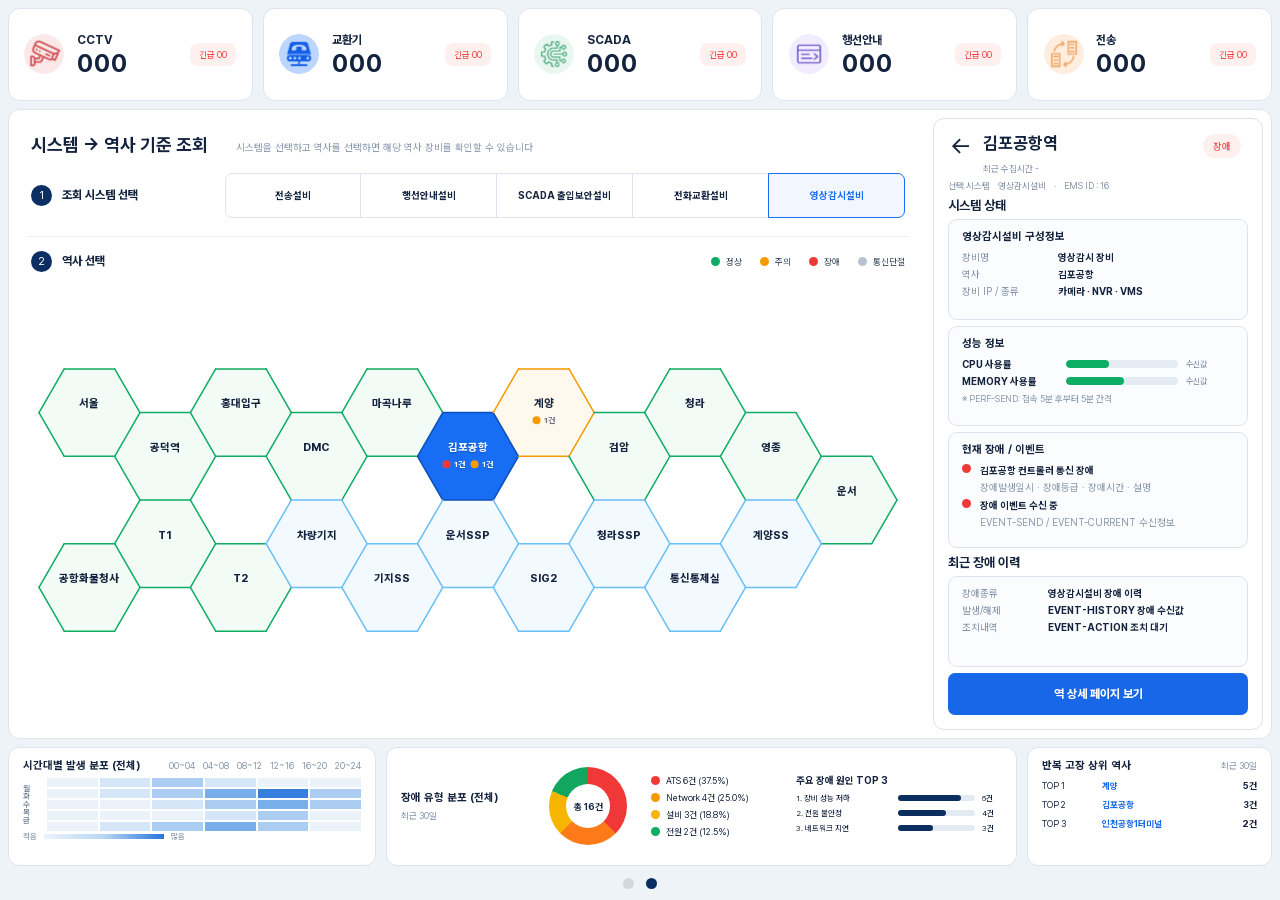
==== commit e603369e: "심볼 아이콘 및  ui 기능개선 버그수정 (기획서 ver 0.92관련)" ====
--- a/ArexTnms/src/main/webapp/css/tnms/planner-dashboard-system/index.html
+++ b/ArexTnms/src/main/webapp/css/tnms/planner-dashboard-system/index.html
@@ -4,7 +4,7 @@
   <meta charset="utf-8">
   <meta name="viewport" content="width=device-width, initial-scale=1">
   <title>TNMS - 시스템 → 역사 기준 조회</title>
-  <link rel="stylesheet" href="style.css?v=20260917.1">
+  <link rel="stylesheet" href="style.css?v=20260918.2">
 </head>
 <body class="embedded-dashboard">
   <div class="app-shell" id="appShell">
--- a/ArexTnms/src/main/webapp/css/tnms/planner-dashboard-system/style.css
+++ b/ArexTnms/src/main/webapp/css/tnms/planner-dashboard-system/style.css
@@ -17,8 +17,8 @@
 .kpi-grid{display:grid;grid-template-columns:repeat(5,minmax(0,1fr));gap:10px;min-width:0;min-height:0}
 .kpi-card{min-width:0;height:100%;display:grid;grid-template-columns:clamp(40px,3.1vw,56px) minmax(0,1fr) auto;align-items:center;gap:clamp(8px,1vw,15px);padding:0 clamp(12px,1.2vw,20px);border:1px solid var(--line);border-radius:12px;background:#fff}
 .kpi-card>div{display:grid;gap:4px;min-width:0}.kpi-card b{font-size:clamp(12px,.78vw,15px)}.kpi-card strong{font-size:clamp(25px,1.75vw,34px);line-height:1;letter-spacing:1px}.kpi-card em{padding:6px 9px;border-radius:8px;background:#fff0f0;color:var(--red);font-size:clamp(9px,.62vw,12px);font-style:normal;white-space:nowrap}
-.kpi-symbol{position:relative;display:grid;place-items:center;width:clamp(40px,3.1vw,56px);aspect-ratio:1;border-radius:50%;overflow:hidden;background-color:#173e68;background-image:url('../../../images/tnms/dashboard/kpi-symbols.png');background-repeat:no-repeat;background-size:500% 100%}
-.kpi-symbol--cctv{background-position:0 0}.kpi-symbol--pbx{background-position:25% 0}.kpi-symbol--scada{background-position:50% 0}.kpi-symbol--pids{background-position:75% 0}.kpi-symbol--transmission{background-position:100% 0}
+.kpi-symbol{position:relative;display:grid;place-items:center;width:clamp(40px,3.1vw,56px);aspect-ratio:1;border-radius:50%;overflow:hidden;background-color:transparent;background-repeat:no-repeat;background-position:center;background-size:contain}
+.kpi-symbol--cctv{background-image:url('../../../images/tnms/dashboard/system-icons/cctv.png')}.kpi-symbol--pbx{background-image:url('../../../images/tnms/dashboard/system-icons/pbx.png')}.kpi-symbol--scada{background-image:url('../../../images/tnms/dashboard/system-icons/scada.png')}.kpi-symbol--pids{background-image:url('../../../images/tnms/dashboard/system-icons/hse.png')}.kpi-symbol--transmission{background-image:url('../../../images/tnms/dashboard/system-icons/ems.png')}
 
 /* 시안의 본문: 왼쪽 조회 영역 + 오른쪽 선택 역사 상세 */
 .main-card{min-width:0;min-height:0;display:grid;grid-template-columns:minmax(0,1fr) clamp(330px,23.5%,420px);gap:14px;padding:8px;border:1px solid var(--line);border-radius:12px;background:#fff}
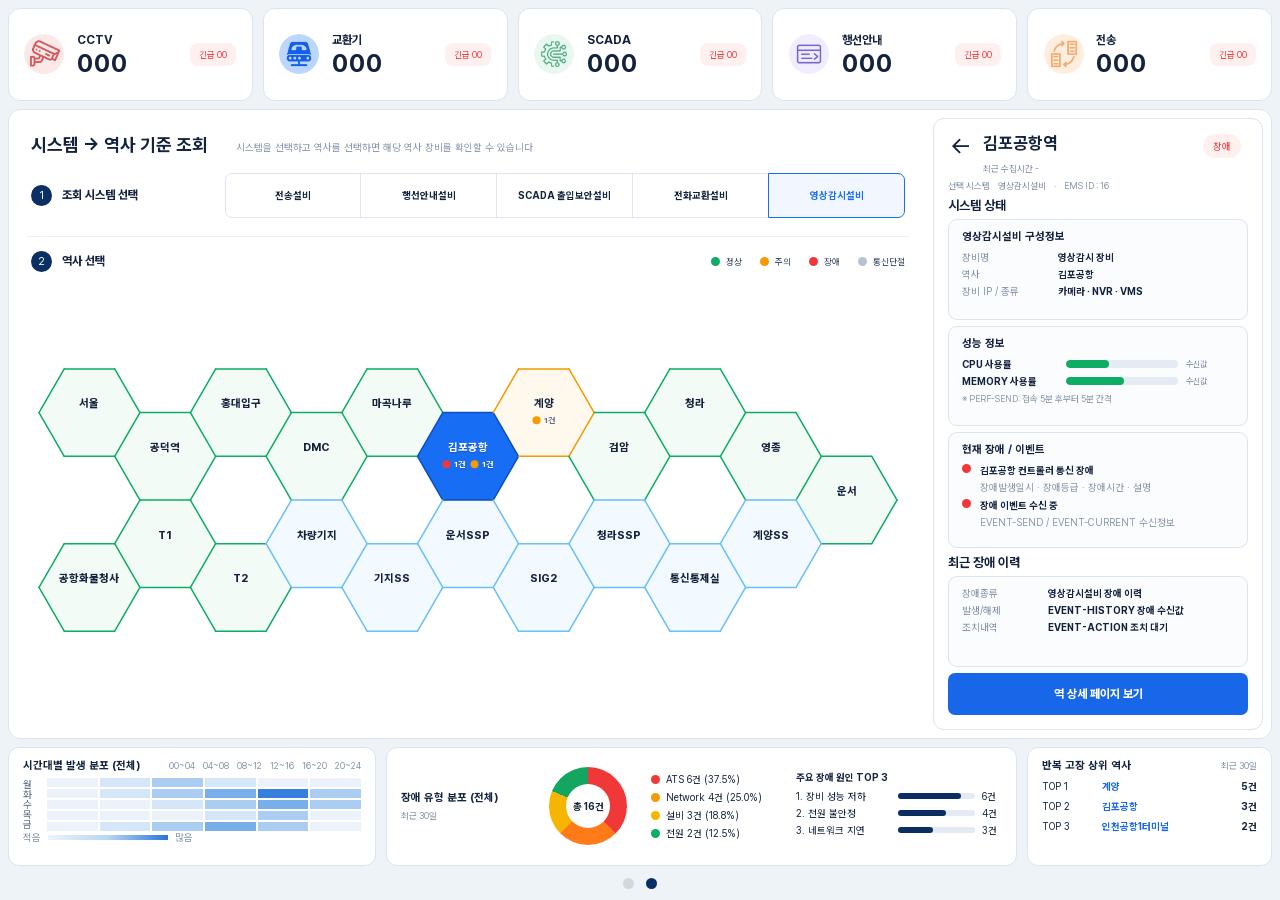
==== commit cdebadff: "기획서 ver 0.92 반영 장애/성능/보고서 해야함" ====
--- a/ArexTnms/src/main/webapp/css/tnms/planner-dashboard-system/index.html
+++ b/ArexTnms/src/main/webapp/css/tnms/planner-dashboard-system/index.html
@@ -4,7 +4,7 @@
   <meta charset="utf-8">
   <meta name="viewport" content="width=device-width, initial-scale=1">
   <title>TNMS - 시스템 → 역사 기준 조회</title>
-  <link rel="stylesheet" href="style.css?v=20260918.2">
+  <link rel="stylesheet" href="style.css?v=20260918.5">
 </head>
 <body class="embedded-dashboard">
   <div class="app-shell" id="appShell">
--- a/ArexTnms/src/main/webapp/css/tnms/planner-dashboard-system/style.css
+++ b/ArexTnms/src/main/webapp/css/tnms/planner-dashboard-system/style.css
@@ -90,3 +90,11 @@
   .dashboard{height:auto;min-height:100%;grid-template-rows:auto auto auto 18px}.kpi-grid{grid-template-columns:repeat(5,minmax(130px,1fr));overflow-x:auto}.kpi-card{height:78px}
   .main-card{grid-template-columns:1fr}.station-detail{min-height:500px}.analytics-grid{grid-template-columns:1fr}.analytics-card{min-height:115px}.fault-card{grid-template-columns:120px 90px 1fr 1.2fr}
 }
+
+/* 2026-09-18 가독성: 데이터/상태 텍스트 최소 10px */
+.days,
+.heat-scale,
+.donut strong,
+.fault-legend,
+.cause-list p,
+.repeat-card p{font-size:10px!important;}
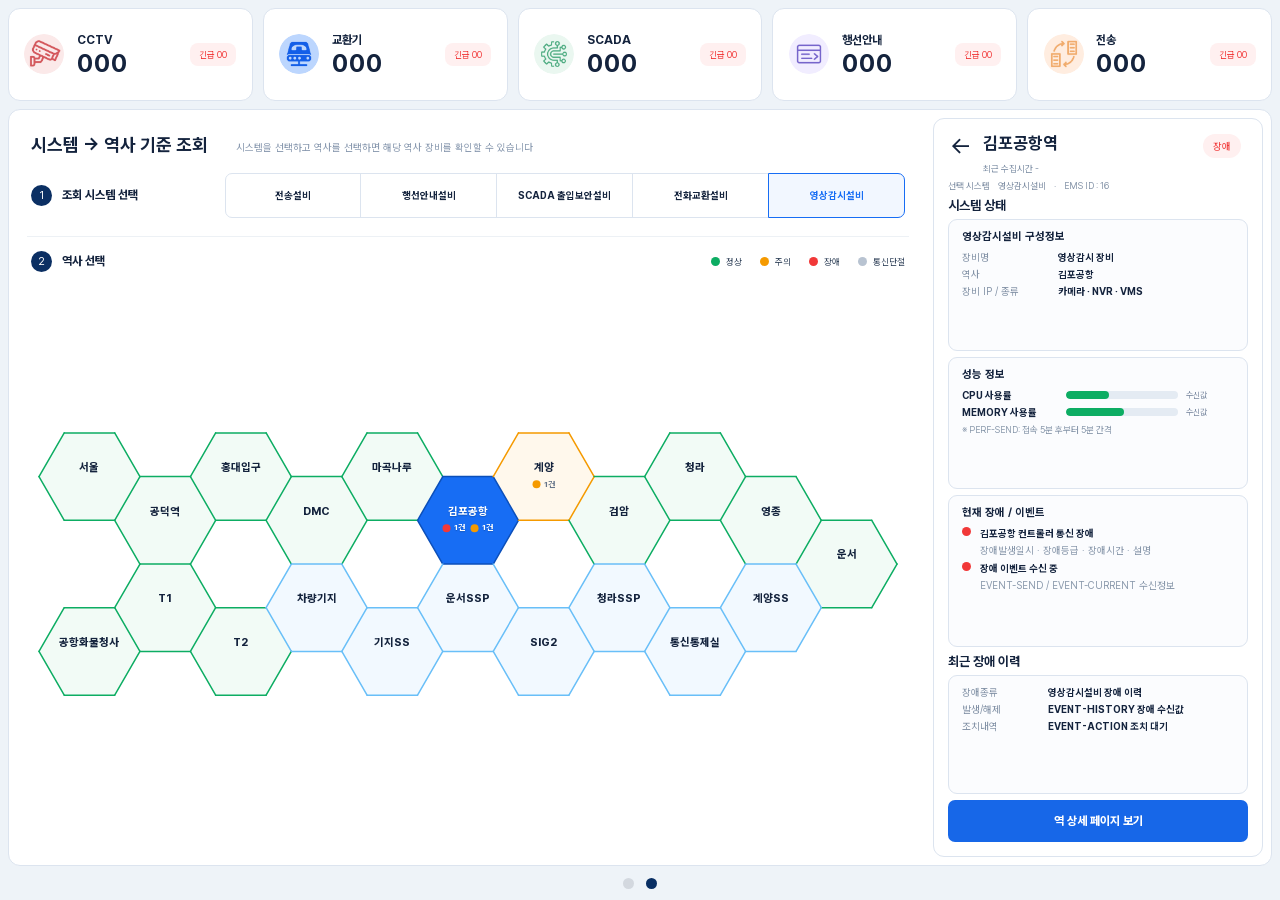
==== commit 9af4cdf2: "1. dark 테마 기능추가 2. 일반<->확장모드 변경" ====
--- a/ArexTnms/src/main/webapp/css/tnms/planner-dashboard-system/index.html
+++ b/ArexTnms/src/main/webapp/css/tnms/planner-dashboard-system/index.html
@@ -5,8 +5,9 @@
   <meta name="viewport" content="width=device-width, initial-scale=1">
   <title>TNMS - 시스템 → 역사 기준 조회</title>
   <link rel="stylesheet" href="style.css?v=20260918.5">
+  <link rel="stylesheet" href="../dashboard-theme.css?v=20261015.1">
 </head>
-<body class="embedded-dashboard">
+<body class="embedded-dashboard dashboard-basic dashboard-type-system">
   <div class="app-shell" id="appShell">
     <main class="dashboard">
       <section class="kpi-grid" aria-label="시스템 요약">
@@ -119,6 +120,6 @@
     <button type="button" class="modal-close" id="modalClose" aria-label="닫기">×</button><h2 id="modalTitle">김포공항역 상세</h2><p id="modalBody">선택한 역사와 시스템의 상세 화면 연결 영역입니다.</p><button type="button" class="modal-ok" id="modalOk">확인</button>
   </dialog>
 
-  <script src="app.js?v=20260917.2"></script>
+  <script src="app.js?v=20261015.1"></script>
 </body>
 </html>
--- a/ArexTnms/src/main/webapp/css/tnms/dashboard-theme.css
+++ b/ArexTnms/src/main/webapp/css/tnms/dashboard-theme.css
@@ -0,0 +1,264 @@
+/* TNMS 2026-10-15: 대시보드 전용 기본/확장 및 Light/Dark.
+   header.jsp의 테마 버튼은 대시보드에서만 렌더링되고,
+   iframe 내부 클래스만 이용하므로 다른 메뉴에는 적용되지 않는다. */
+
+/* 헤더의 기존 기본/확장 스위치와 같은 스타일로 Light/Dark를 배치. */
+.dashboard-theme-switch{
+  display:flex;flex:0 0 auto;gap:2px;padding:3px;
+  border:1px solid rgba(255,255,255,.55);border-radius:8px;
+  background:transparent;
+}
+.dashboard-theme-switch button{
+  height:28px;min-width:53px;padding:0 12px;border:0;border-radius:5px;
+  background:transparent;color:#d7e4f5;font:700 12px Pretendard,sans-serif;
+  cursor:pointer;
+}
+.dashboard-theme-switch button.active{background:#fff;color:#0b1f3a}
+.dashboard-theme-switch button:focus-visible,
+.dashboard-mode-switch button:focus-visible{outline:2px solid #8bc8ff;outline-offset:2px}
+body.dashboard-theme-dark .dashboard-content{background:#081321}
+body.dashboard-theme-dark .planner-dashboard-frame{background:#081321}
+@media(max-width:1120px){
+  .topbar-left{gap:9px}
+  .dashboard-mode-switch button{padding:0 8px}
+  .dashboard-theme-switch button{min-width:45px;padding:0 8px}
+}
+
+/* 기본모드 = 분석 통계 미표시, 남은 공간을 본문이 채움.
+   확장모드 = 하단 분석 통계 표시. 페이지 전환 점은 항상 유지. */
+body.embedded-dashboard.dashboard-basic .analytics-grid{display:none!important}
+body.embedded-dashboard.dashboard-basic.dashboard-type-map .dashboard{
+  grid-template-rows:auto minmax(0,1fr) auto!important;
+}
+body.embedded-dashboard.dashboard-basic.dashboard-type-system .dashboard{
+  grid-template-rows:minmax(72px,10.5%) minmax(0,1fr) 18px!important;
+}
+body.embedded-dashboard .page-dots{display:flex!important}
+
+/* 공통 다크 팔레트. 색은 상태 코드별 녹색/황색/적색/회색을 덮지 않는다. */
+body.embedded-dashboard.dashboard-dark{
+  --bg:#081321;
+  --card:#131f2e;
+  --text:#e6eef9;
+  --muted:#9aacc3;
+  --line:#283b52;
+  --navy:#0b336d;
+  --nav:#092c61;
+  --nav2:#071e43;
+  color:var(--text);background:var(--bg);
+  color-scheme:dark;
+}
+body.dashboard-dark .app-shell{background:var(--bg)}
+body.dashboard-dark .dashboard{color:var(--text)}
+body.dashboard-dark .kpi-card,
+body.dashboard-dark .analytics-card{
+  background:#141f2d;border-color:#27394f;
+  box-shadow:0 1px 3px rgba(0,0,0,.14);color:#e3ebf7;
+}
+body.dashboard-dark .kpi-card b{color:#a8b9d0}
+body.dashboard-dark .kpi-card strong{color:#fff}
+body.dashboard-dark .kpi-card .urgent,
+body.dashboard-dark .kpi-card em{
+  background:rgba(225,55,62,.16);color:#ff7379;
+}
+body.dashboard-dark .analytics-card h3,
+body.dashboard-dark .analytics-card h4,
+body.dashboard-dark .analytics-card strong{color:#dfe9f8}
+body.dashboard-dark .analytics-head small,
+body.dashboard-dark .fault-title small{color:#8c9fb9}
+body.dashboard-dark .hm-labels,
+body.dashboard-dark .hm-scale,
+body.dashboard-dark .days,
+body.dashboard-dark .heat-scale{color:#91a6c0}
+body.dashboard-dark .heatmap i,
+body.dashboard-dark .heatmap .l1{background:#1c3454}
+body.dashboard-dark .heatmap .l2{background:#244a7b}
+body.dashboard-dark .heatmap .l3{background:#3166a9}
+body.dashboard-dark .heatmap .l4{background:#488fea}
+body.dashboard-dark .hm-scale b,
+body.dashboard-dark .heat-scale b{background:linear-gradient(90deg,#1c3454,#285389,#438ce9)}
+body.dashboard-dark .donut:after{background:#141f2d}
+body.dashboard-dark .donut b,
+body.dashboard-dark .donut strong{color:#eaf1fd}
+body.dashboard-dark .fault-legend,
+body.dashboard-dark .cause-list,
+body.dashboard-dark .repeat-card{color:#bfcfe3}
+body.dashboard-dark .cause-list p>b{background:#29415e}
+body.dashboard-dark .cause-list p>b:before{background:#74b5f6}
+body.dashboard-dark .repeat-card b{color:#dde9f8}
+body.dashboard-dark .page-dots button{background:#415570}
+body.dashboard-dark .page-dots button.active{background:#3b93ff}
+body.dashboard-dark .detail-modal{background:#18283c;color:#e8f1ff}
+body.dashboard-dark .detail-modal p{color:#a8bed5}
+
+/* 01: 공항철도 지도형 */
+body.dashboard-dark.dashboard-type-map .map-card{
+  background:#131f2d;border-color:#27394f;
+}
+body.dashboard-dark.dashboard-type-map .card-head h2{color:#e6effc}
+body.dashboard-dark.dashboard-type-map .legend{color:#b5c9de}
+body.dashboard-dark.dashboard-type-map .map-wrap{
+  background:#0d1c2b!important;
+}
+body.dashboard-dark.dashboard-type-map .map-scene{
+  background:#15273b!important;
+  box-shadow:inset 0 0 0 1px #294058!important;
+}
+body.dashboard-dark.dashboard-type-map .map-scene::before{
+  background:linear-gradient(180deg,rgba(4,20,44,.3),rgba(4,17,39,.38))!important;
+}
+/* 기존 지도 리소스를 그대로 활용하면서 야간 대비만 조정. */
+body.dashboard-dark.dashboard-type-map .map-bg,
+body.dashboard-dark.dashboard-type-map .map-wrap.panel-open .map-bg{
+  filter:brightness(.48) saturate(.74) contrast(1.28) hue-rotate(8deg)!important;
+  opacity:1!important;
+}
+body.dashboard-dark.dashboard-type-map .route-halo{
+  stroke:rgba(5,26,54,.94)!important;
+}
+body.dashboard-dark.dashboard-type-map .route-line{
+  stroke:#379eff!important;
+  filter:drop-shadow(0 0 2px rgba(20,119,218,.3));
+}
+body.dashboard-dark.dashboard-type-map .route-svg .route-node,
+body.dashboard-dark.dashboard-type-map .station-hit .route-node{
+  fill:#10273d!important;
+}
+body.dashboard-dark.dashboard-type-map .station-label{
+  background:rgba(17,34,52,.97)!important;
+  border-color:#415b78!important;
+  color:#e1edfb!important;
+  box-shadow:0 2px 9px rgba(2,10,20,.46)!important;
+}
+body.dashboard-dark.dashboard-type-map .station-hit.station-selected .station-label{
+  box-shadow:0 0 0 2px rgba(57,159,245,.36),0 2px 9px rgba(2,10,20,.4)!important;
+}
+body.dashboard-dark.dashboard-type-map .watch-strip{
+  background:#142439!important;
+  border-color:#29405a!important;
+  box-shadow:inset 0 0 0 1px #29405a!important;
+}
+body.dashboard-dark.dashboard-type-map .watch-strip strong{color:#bdd0e7}
+body.dashboard-dark.dashboard-type-map .watch-strip .watch-chip{
+  background:#1c324b;color:#d6e5f5;border-color:#39536e;
+}
+body.dashboard-dark.dashboard-type-map .watch-strip .watch-chip:hover,
+body.dashboard-dark.dashboard-type-map .watch-strip .watch-chip.point-active{
+  background:#21476a;color:#f4faff;border-color:#469bee;
+}
+body.dashboard-dark.dashboard-type-map .watch-chip.db-mnls{
+  background:#193a55!important;color:#76cbfa!important;
+}
+body.dashboard-dark.dashboard-type-map .watch-chip.db-mnls.point-active{
+  background:#1b4d70!important;color:#a6e0ff!important;
+}
+body.dashboard-dark.dashboard-type-map .station-panel{
+  background:#152337!important;border-color:#2e4360!important;color:#e4eefc!important;
+}
+body.dashboard-dark.dashboard-type-map .station-panel-head{
+  background:#192a40!important;border-bottom-color:#2b415c!important;
+}
+body.dashboard-dark.dashboard-type-map .station-panel-head h3{
+  color:#f1f6ff!important;
+}
+body.dashboard-dark.dashboard-type-map .station-panel-head p{
+  color:#a6b8d1!important;
+}
+body.dashboard-dark.dashboard-type-map .station-panel .system-row{
+  background:#182c42!important;border-color:#304762!important;
+}
+body.dashboard-dark.dashboard-type-map .station-panel .system-row.danger{
+  background:rgba(185,48,58,.19)!important;border-color:rgba(244,78,90,.42)!important;
+}
+body.dashboard-dark.dashboard-type-map .station-panel .system-row.warn{
+  background:rgba(173,105,22,.18)!important;border-color:rgba(247,164,50,.4)!important;
+}
+body.dashboard-dark.dashboard-type-map .station-panel .system-row.success{
+  background:rgba(24,120,76,.17)!important;border-color:rgba(46,174,107,.37)!important;
+}
+body.dashboard-dark.dashboard-type-map .station-panel .system-row.off{
+  background:rgba(98,112,133,.14)!important;border-color:#42536b!important;
+}
+body.dashboard-dark.dashboard-type-map .station-panel .system-row b{
+  color:#e8f0ff!important;
+}
+body.dashboard-dark.dashboard-type-map .station-panel .system-row small{
+  color:#a4b6ce!important;
+}
+body.dashboard-dark.dashboard-type-map .station-panel .system-row em{
+  background:rgba(0,0,0,.17);color:#cfe0f3;
+}
+body.dashboard-dark.dashboard-type-map .close-panel{color:#b7cce2}
+
+/* 02: 역사 육각형형 */
+body.dashboard-dark.dashboard-type-system .main-card{
+  background:#111d2b;border-color:#273b51;
+}
+body.dashboard-dark.dashboard-type-system .lookup-panel{color:#e6effb}
+body.dashboard-dark.dashboard-type-system .title-row p{color:#9cb1c8}
+body.dashboard-dark.dashboard-type-system .system-step{
+  border-bottom-color:#294059;
+}
+body.dashboard-dark.dashboard-type-system .system-tabs button{
+  background:#17283c;border-color:#304762;color:#b9cde0;
+}
+body.dashboard-dark.dashboard-type-system .system-tabs button:hover{
+  background:#254363;color:#fff;
+}
+body.dashboard-dark.dashboard-type-system .system-tabs button.active{
+  background:#154886;color:#f5faff;border-color:#3b8efa;
+}
+body.dashboard-dark.dashboard-type-system .step-label>span{
+  background:#1a5591;color:#fff;
+}
+body.dashboard-dark.dashboard-type-system .station-legend{
+  color:#b1c2d7;
+}
+body.dashboard-dark.dashboard-type-system .station-network{
+  background:radial-gradient(ellipse at 49% 50%,rgba(26,58,77,.15),transparent 75%);
+}
+body.dashboard-dark.dashboard-type-system .station-node-content{
+  color:#c9e9d8;
+}
+body.dashboard-dark.dashboard-type-system .station-counts{
+  color:#9eb2c9;
+}
+body.dashboard-dark.dashboard-type-system .station-node.is-selected .station-node-content,
+body.dashboard-dark.dashboard-type-system .station-node.is-selected .station-counts{color:#fff}
+body.dashboard-dark.dashboard-type-system .station-detail{
+  background:#152338;border-color:#2b405b;color:#e8f0fd;
+}
+body.dashboard-dark.dashboard-type-system .detail-heading p,
+body.dashboard-dark.dashboard-type-system .detail-meta,
+body.dashboard-dark.dashboard-type-system .detail-section dt,
+body.dashboard-dark.dashboard-type-system .detail-section small,
+body.dashboard-dark.dashboard-type-system .performance-card>p{
+  color:#9cafca;
+}
+body.dashboard-dark.dashboard-type-system .detail-section{
+  background:#1b2d44;border-color:#304762;
+}
+body.dashboard-dark.dashboard-type-system .detail-section dd,
+body.dashboard-dark.dashboard-type-system .event-line strong,
+body.dashboard-dark.dashboard-type-system .detail-section h4{
+  color:#e5eefc;
+}
+body.dashboard-dark.dashboard-type-system .meter{
+  background:#324963;
+}
+body.dashboard-dark.dashboard-type-system .back-button{
+  color:#a8d1ff;
+}
+body.dashboard-dark.dashboard-type-system .status-chip.normal{
+  background:rgba(12,173,99,.15);
+}
+body.dashboard-dark.dashboard-type-system .status-chip.warning{
+  background:rgba(245,154,0,.16);
+}
+body.dashboard-dark.dashboard-type-system .status-chip.danger{
+  background:rgba(241,56,56,.17);
+}
+body.dashboard-dark.dashboard-type-system .status-chip.unknown,
+body.dashboard-dark.dashboard-type-system .status-chip.offline{
+  background:rgba(130,144,166,.17);color:#aebed3;
+}
